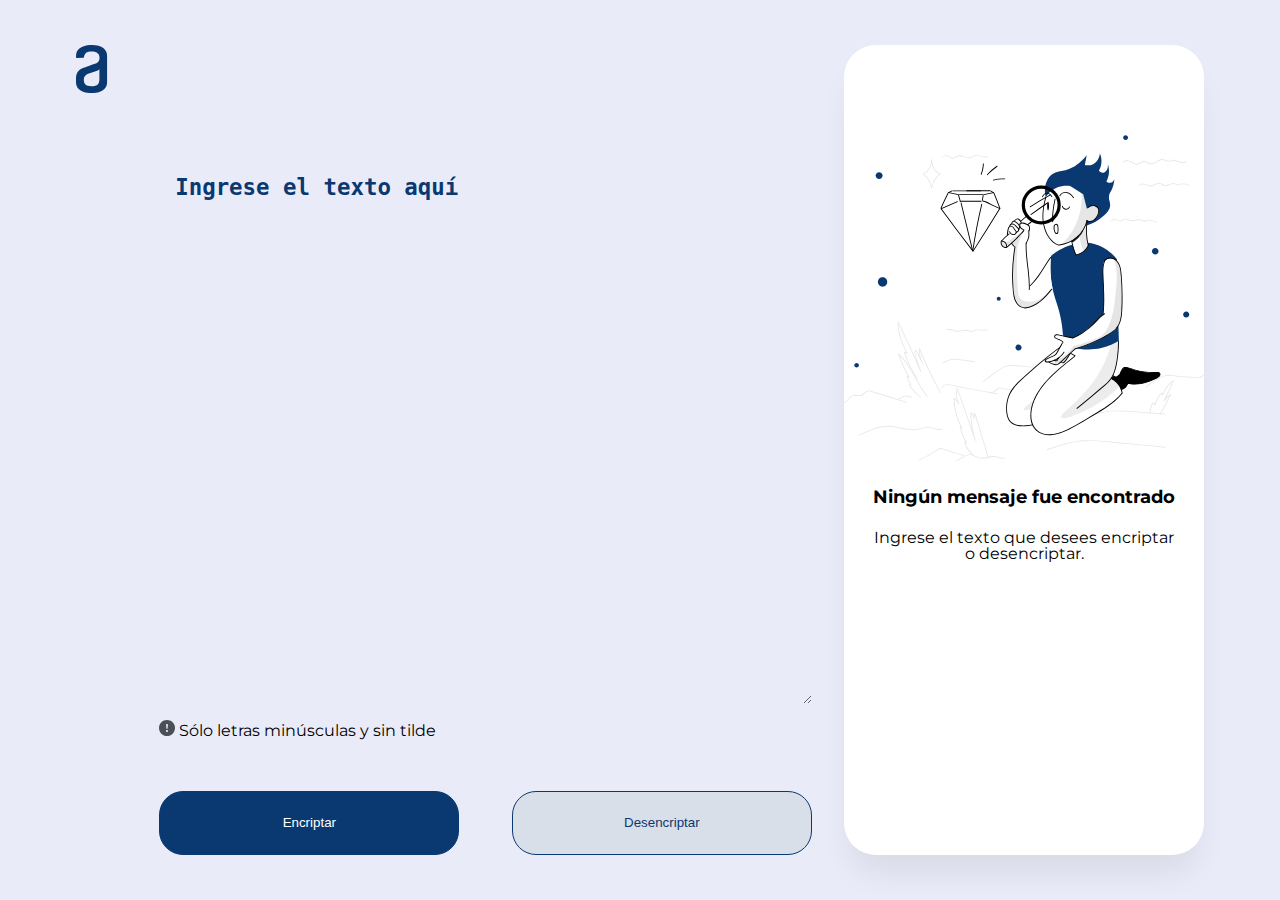
==== docs/index.html @ da53b591 "creada carpeta docs" ====
<!DOCTYPE html>
<html>

<head>
    <meta charset="UTF-8">
    <meta name="viewport" content="width=device-width">
    <title>Encriptador</title>
    <link rel="stylesheet" href="../reset.css">
    <link rel="stylesheet" href="../style.css">
    <link rel="preconnect" href="https://fonts.googleapis.com">
    <link rel="preconnect" href="https://fonts.gstatic.com" crossorigin>
    <link href="https://fonts.googleapis.com/css2?family=Montserrat&display=swap" rel="stylesheet">
</head>

<body>
    <section>
        <div class="input">
            <div class="logo">
                <img src="../imagenes/Logo.svg" alt="logo">
            </div>

            <div>
                <textarea cols="70" rows="10" id="mensaje" class="input-texto" required
                    placeholder="Ingrese el texto aquí"></textarea>
                <label for="mensaje"><img class="exclamacion" src="../imagenes/Exclamacion.svg" alt="!"> Sólo letras
                    minúsculas y sin tilde</label>

                <fieldset>
                    <input type="submit" value="Encriptar" class="encriptar">
                    <input type="submit" value="Desencriptar" class="desencriptar">
                </fieldset>
            </div>
        </div>

        <div id="output" class="output">
            <div>
                <img id="munheco" src="../imagenes/Muñeco.svg" alt="Muñeco">
                <h1 id="alerta" class="alerta">Ningún mensaje fue encontrado<h1>
                        <p id="textoEncriptado">Ingrese el texto que desees encriptar o desencriptar.</p>
            </div>
            <input type="submit" value="Copiar" id="copiar" class="copiar">
        </div>
    </section>

</body>

</html>

<script>

    function mostrarTexto() {
        document.getElementById('textoEncriptado').style.textAlign = 'left';
        document.getElementById('munheco').style.display = 'none';
        document.getElementById('alerta').style.display = 'none';
        document.getElementById('copiar').style.display = 'block';
    }

    function comprobarTexto(i) {
        if (i.charCodeAt()>96&&i.charCodeAt()<123||i.charCodeAt()==46||i.charCodeAt()==10||i.charCodeAt()==32||i.charCodeAt()==44||i.charCodeAt()>47&&i.charCodeAt()<58) {
            return true;
        }
        alert("No usar: tildes, mayúsculas, caracteres especiales");
        return false;
    }

    function encriptar() {
        var j = true;
        textoEncriptado = "";
        if (texto.value == "") {
            alert("Ingrese un texto");
        } else {
            for (let i = 0; i < texto.value.length; i++) {
                if (comprobarTexto(texto.value.substring(i, i + 1))) {
                    switch (texto.value.substring(i, i + 1)) {
                        case "a":
                            textoEncriptado += "ai";
                            break;
                        case "e":
                            textoEncriptado += "enter";
                            break;
                        case "i":
                            textoEncriptado += "imes";
                            break;
                        case "o":
                            textoEncriptado += "ober";
                            break;
                        case "u":
                            textoEncriptado += "ufat";
                            break;
                        default:
                            textoEncriptado += texto.value.substring(i, i + 1);
                            break;
                    }
                } else {
                    j = false;
                    break;
                }
            }
            if (j) {
                document.getElementById('textoEncriptado').innerHTML = textoEncriptado;
                mostrarTexto();
            }
        }
    }

    function desencriptar() {
        var j = true;
        textoEncriptado = "";
        if (texto.value == "") {
            alert("Ingrese un texto");
        } else {
            for (let i = 0; i < texto.value.length; i++) {
                if (comprobarTexto(texto.value.substring(i, i + 1))) {
                    if (texto.value.substring(i, i + 2) == "ai") {
                        textoEncriptado += "a";
                        i = i + 1;
                    } else if (texto.value.substring(i, i + 5) == "enter") {
                        textoEncriptado += "e";
                        i = i + 4;
                    } else if (texto.value.substring(i, i + 4) == "imes") {
                        textoEncriptado += "i";
                        i = i + 3;
                    } else if (texto.value.substring(i, i + 4) == "ober") {
                        textoEncriptado += "o";
                        i = i + 3;
                    } else if (texto.value.substring(i, i + 4) == "ufat") {
                        textoEncriptado += "u";
                        i = i + 3;
                    } else {
                        textoEncriptado += texto.value.substring(i, i + 1);
                    }
                } else {
                    j = false;
                    break;
                }
            }
            if (j) {
                document.getElementById('textoEncriptado').innerHTML = textoEncriptado;
                mostrarTexto();
            }
        }
    }

    function seleccionaTexto(element) {
        var doc = document,
            text = doc.getElementById(element),
            range,
            selection;
        if (doc.body.createTextRange) { //ms
            range = doc.body.createTextRange();
            range.moveToElementText(text);
            range.select();
        } else if (window.getSelection) { //all others
            selection = window.getSelection();
            range = doc.createRange();
            range.selectNodeContents(text);
            selection.removeAllRanges();
            selection.addRange(range);
        }
    }

    function copiarTexto() {
        seleccionaTexto('textoEncriptado');
        document.execCommand('copy');
    }

    var textoEncriptado;

    var botonEncriptar = document.querySelector(".encriptar");
    botonEncriptar.onclick = encriptar;

    var botonDesencriptar = document.querySelector(".desencriptar");
    botonDesencriptar.onclick = desencriptar;

    var texto = document.querySelector("textarea");

    var botonCopiar = document.querySelector(".copiar");
    botonCopiar.onclick = copiarTexto;


</script>
---- style.css ----
body {
    font-family: 'Montserrat', sans-serif;
}

body section {
    display: flex;
    align-items: center;
    justify-content: center;
    height: 100vh;
    background-color: #E9ECF8;

}

.input {
    display: flex;
    flex-direction: column;
    height: 90%;
    width: 60%;

}

.logo {
    height: 14%;
    margin-left: 2rem;
}


.input div:nth-of-type(2) {
    display: flex;
    flex-direction: column;
    margin-left: 15%;
    height: 86%;
    justify-content: end;
}

.input-texto {
    height: 80%;
    border: none;
    margin-bottom: 1rem;
    background-color: #E9ECF8;
    padding: 1rem;
    color: #0A3871;
    font-size: 1.4rem;
    font-weight: 700;

}

.input-texto::placeholder {
    color: #0A3871;
    font-size: 1.4rem;
    font-weight: 700;
}

.input div fieldset {
    display: flex;
    justify-content: space-between;
    height: 10%;
    margin-top: 8%;
}

.encriptar {
    width: 46%;
    background-color: #0A3871;
    color: white;
    border: 1px solid #0A3871;
    border-radius: 24px;
}

.encriptar:hover {
    cursor: pointer;
    opacity: 0.8;
    transform: scale(1.02);
}

.encriptar:active {
    transform: scale(1.00);
}

.desencriptar {
    width: 46%;
    color: #0A3871;
    border: 1px solid #0A3871;
    border-radius: 24px;
    background-color: #D8DFE8;
}

.desencriptar:hover {
    cursor: pointer;
    opacity: 0.8;
    transform: scale(1.02);
}

.desencriptar:active {
    transform: scale(1.00);
}


.output {
    display: flex;
    flex-direction: column;
    text-align: center;
    justify-content: space-between;
    margin: 2rem;
    border-radius: 32px;
    height: 90%;
    background-color: white;
    box-shadow: 0px 24px 32px -8px rgba(0, 0, 0, 0.08);
    width: 360px;

}

.output div {
    text-align: center;
}

.output div img {
    width: 100%;
    margin-top: 25%;
}

.alerta {
    font-weight: 700;
    font-size: 1.15rem;
    margin: 1.5rem 1.5rem 1rem 1.5rem;
}

.output div p {
    margin: 1.5rem 1.5rem 1rem 1.5rem;
    overflow: auto;
}

.output div p::-webkit-scrollbar {
    -webkit-appearance: none;
    width: 0px;
}

.output div p::moz-selection {
    background-color: #E9ECF8;
}

.output div p::selection {
    background-color: #E9ECF8;
}

.copiar {
    margin: 0 1.5rem 1.5rem 1.5rem;
    border-radius: 1rem;
    height: 3rem;
    min-height: 2.5rem;
    display: none;
    color: #0A3871;
    border: 1px solid #0A3871;
    border-radius: 24px;
}

.copiar:hover {
    cursor: pointer;
    opacity: 0.8;
    transform: scale(1.02);
}

.copiar:active {
    transform: scale(1.00);
}

@media screen and (max-width:960px) {
    body section {
        flex-direction: column;

    }

    .input {
        width: 90%;
        margin-top: 7%;
    }

    .logo {
        margin-left: 0;
    }

    .input div:nth-of-type(2) {
        margin-left: 0;
    }

    .output {
        width: 90%;
        height: 20%;
    }

    .output div {
        width: 100%;
    }

    .output div img {
        display: none;
    }
}

@media screen and (max-width:420px) {
    .input div fieldset {
        flex-direction: column;
        height: 30%;
    }

    .encriptar {
        width: 100%;
        height: 45%;
    }

    .desencriptar {
        width: 100%;
        height: 45%;
    }

    .textoEncriptado {
        max-height: 5rem;
    }

    .output div p {
        max-height: 5rem;
    }
}
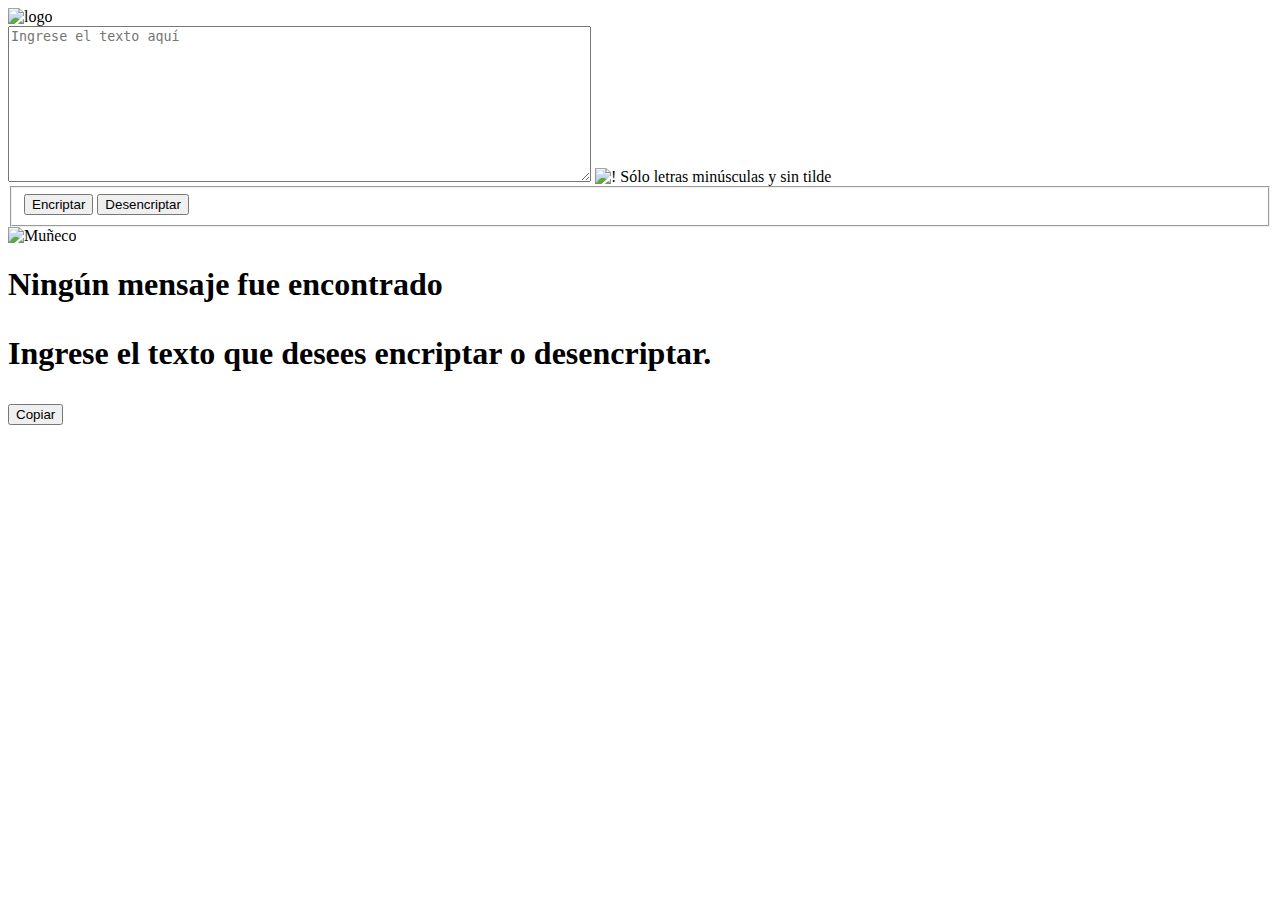
==== commit d96c937b: "eliminando docs" ====
--- a/docs/index.html
+++ b/docs/index.html
@@ -5,8 +5,8 @@
     <meta charset="UTF-8">
     <meta name="viewport" content="width=device-width">
     <title>Encriptador</title>
-    <link rel="stylesheet" href="../reset.css">
-    <link rel="stylesheet" href="../style.css">
+    <link rel="stylesheet" href="reset.css">
+    <link rel="stylesheet" href="style.css">
     <link rel="preconnect" href="https://fonts.googleapis.com">
     <link rel="preconnect" href="https://fonts.gstatic.com" crossorigin>
     <link href="https://fonts.googleapis.com/css2?family=Montserrat&display=swap" rel="stylesheet">
@@ -16,13 +16,13 @@
     <section>
         <div class="input">
             <div class="logo">
-                <img src="../imagenes/Logo.svg" alt="logo">
+                <img src="imagenes/Logo.svg" alt="logo">
             </div>
 
             <div>
                 <textarea cols="70" rows="10" id="mensaje" class="input-texto" required
                     placeholder="Ingrese el texto aquí"></textarea>
-                <label for="mensaje"><img class="exclamacion" src="../imagenes/Exclamacion.svg" alt="!"> Sólo letras
+                <label for="mensaje"><img class="exclamacion" src="imagenes/Exclamacion.svg" alt="!"> Sólo letras
                     minúsculas y sin tilde</label>
 
                 <fieldset>
@@ -34,7 +34,7 @@
 
         <div id="output" class="output">
             <div>
-                <img id="munheco" src="../imagenes/Muñeco.svg" alt="Muñeco">
+                <img id="munheco" src="imagenes/Muñeco.svg" alt="Muñeco">
                 <h1 id="alerta" class="alerta">Ningún mensaje fue encontrado<h1>
                         <p id="textoEncriptado">Ingrese el texto que desees encriptar o desencriptar.</p>
             </div>
